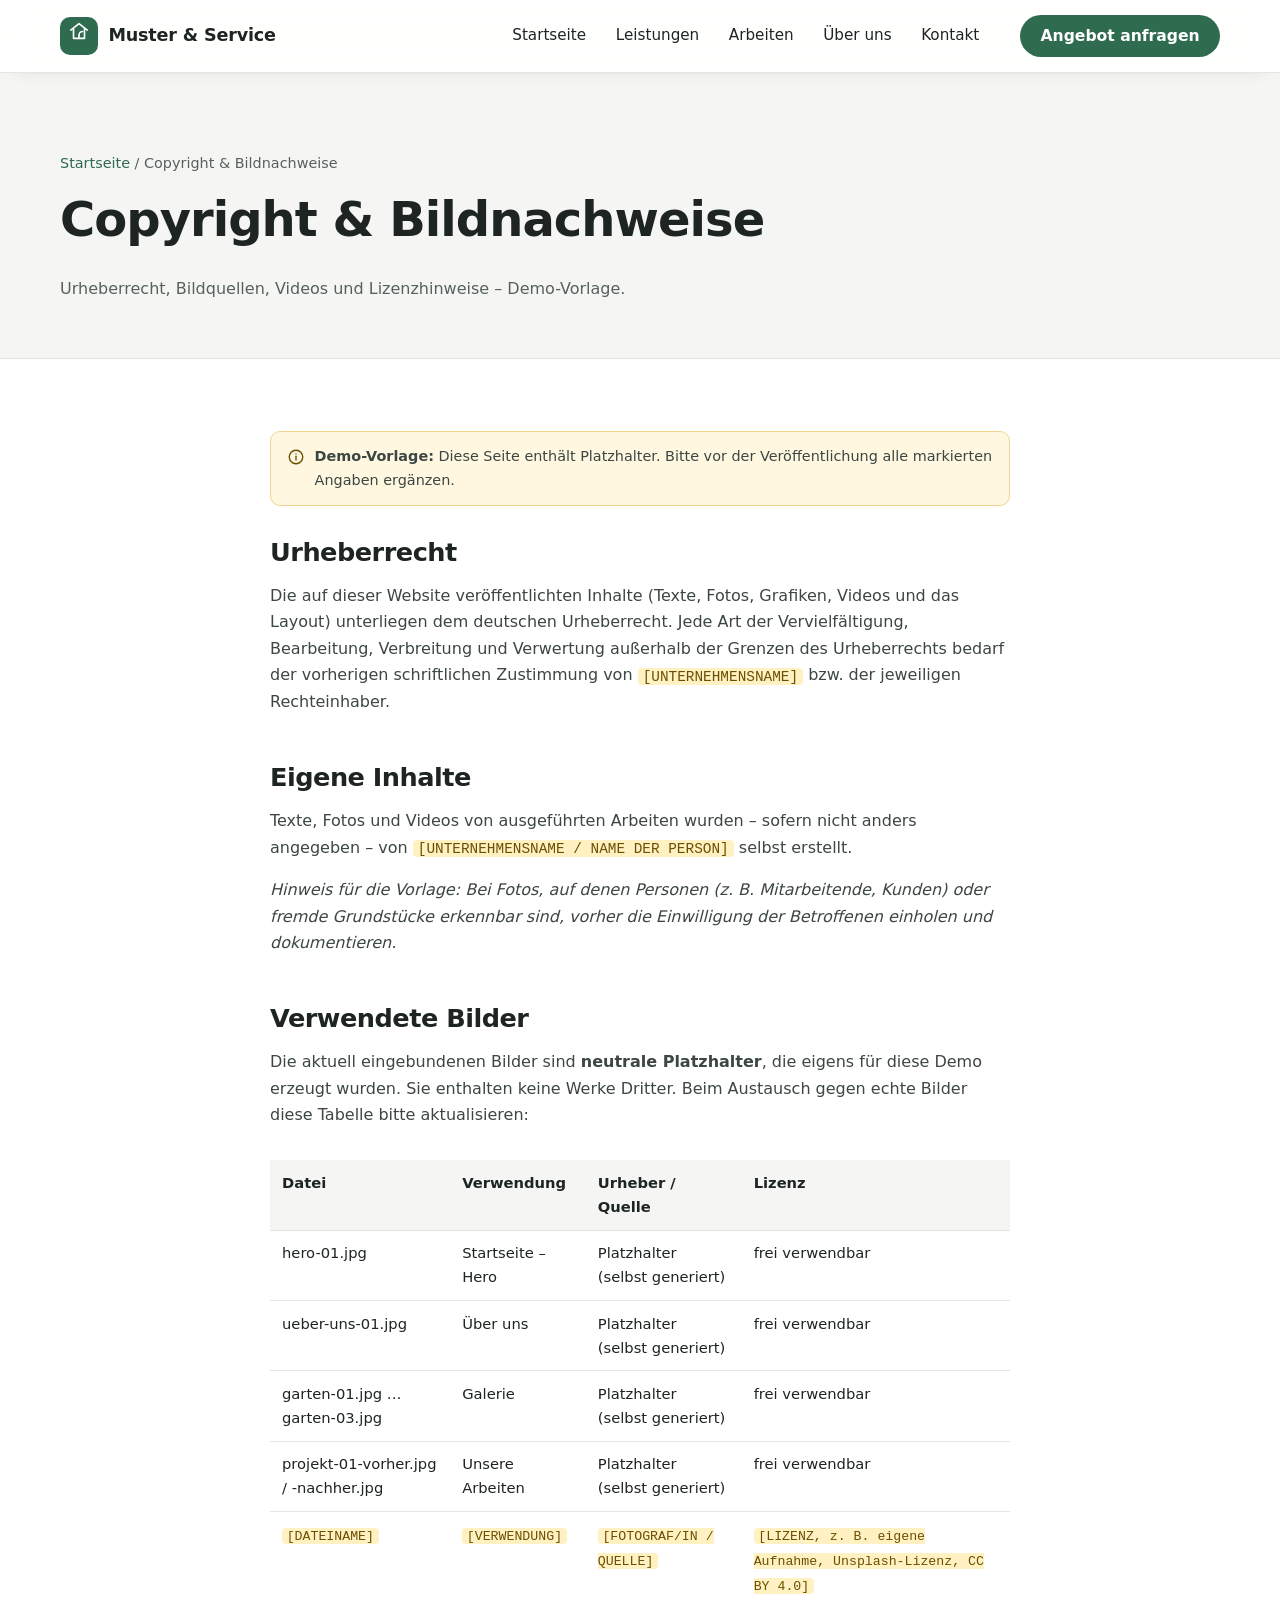
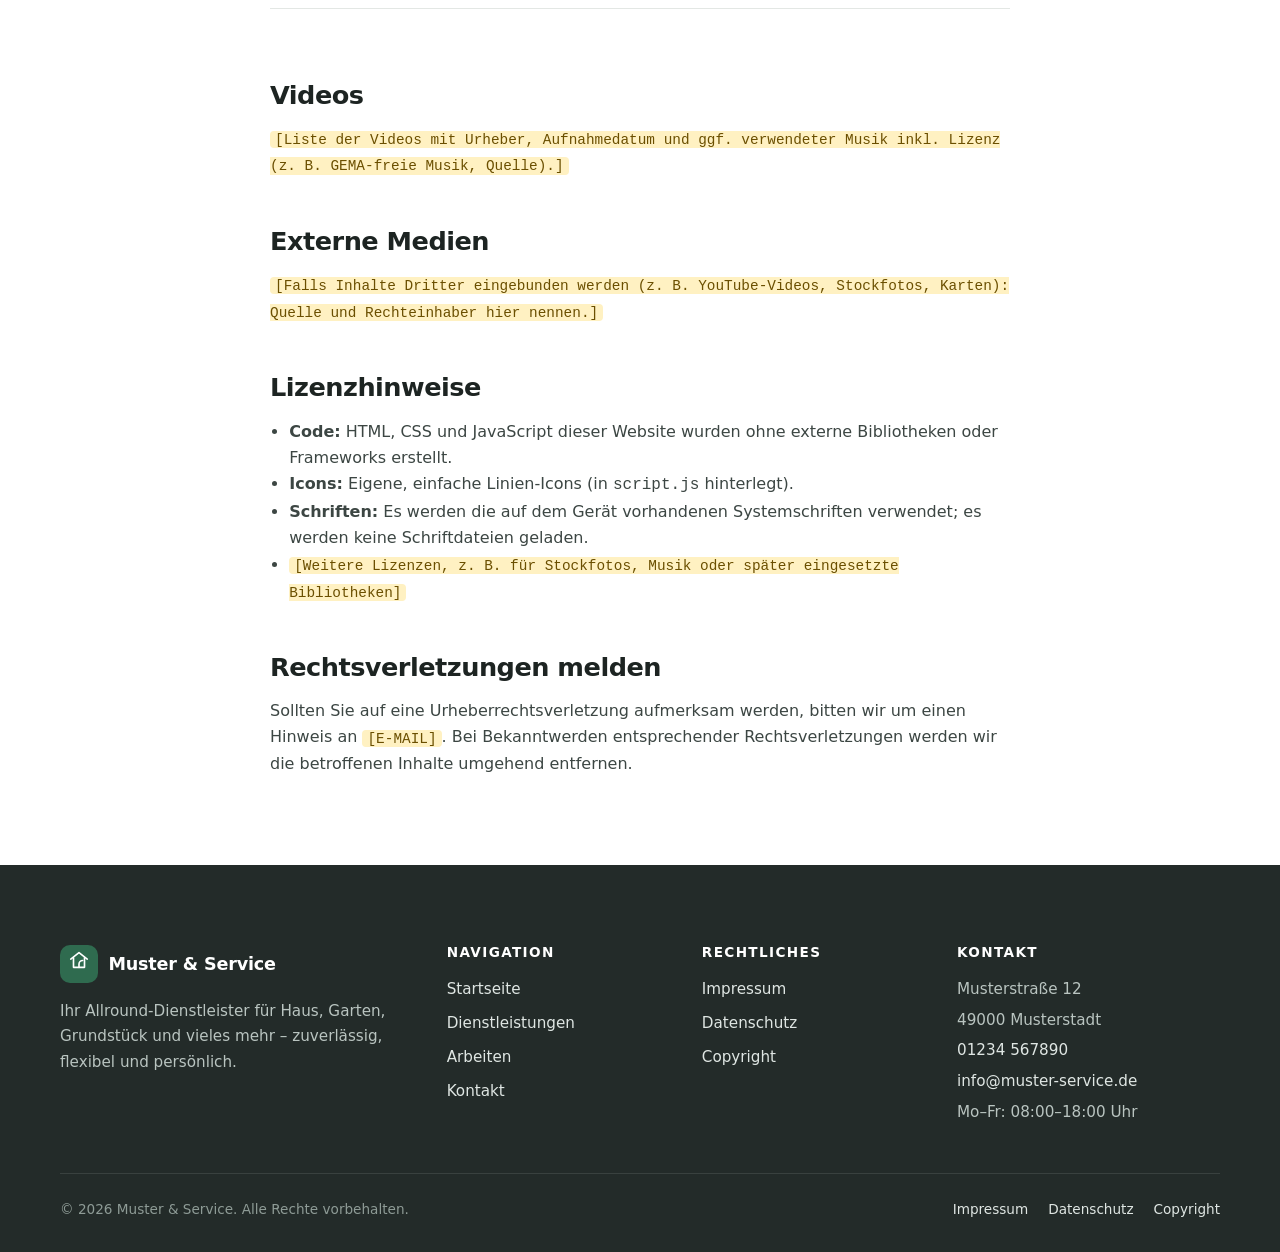
==== copyright.html @ 43a7d9b4 "Add files via upload" ====
<!DOCTYPE html>
<html lang="de">
<head>
  <meta charset="utf-8">
  <meta name="viewport" content="width=device-width, initial-scale=1">

  <!-- ===== SEO: Titel & Beschreibung (DEMO-Werte – später anpassen) ===== -->
  <title>Copyright &amp; Bildnachweise | Muster &amp; Service (Demo)</title>
  <meta name="description" content="Copyright, Bildnachweise und Lizenzhinweise von Muster &amp; Service – Demo-Vorlage.">
  <!-- DEMO-SEITE: verhindert die Aufnahme bei Google. VOR DEM LIVEGANG diese Zeile entfernen! -->
  <meta name="robots" content="noindex, nofollow">
  <!-- Später durch die echte Domain ersetzen -->
  <link rel="canonical" href="https://www.example.com/copyright.html">
  <meta name="theme-color" content="#2f6b4f">
  <link rel="icon" href="assets/icons/favicon.svg" type="image/svg+xml">

  <link rel="stylesheet" href="style.css">
  <!-- Markiert, dass JavaScript aktiv ist (für Einblend-Animationen) -->
  <script>document.documentElement.classList.add("js");</script>
</head>
<body>
  <a class="skip-link" href="#main">Zum Inhalt springen</a>

  <!-- ================= HEADER / NAVIGATION ================= -->
  <header class="site-header site-header--solid">
    <div class="container header-inner">
      <a class="brand" href="index.html" aria-label="Zur Startseite">
        <span class="brand-mark" aria-hidden="true"><span data-icon="logo"></span></span>
        <span class="brand-name" data-bind="companyName">Muster &amp; Service</span>
      </a>

      <button class="nav-toggle" type="button" aria-expanded="false" aria-controls="main-nav" aria-label="Menü öffnen">
        <span></span><span></span><span></span>
      </button>

      <nav id="main-nav" class="main-nav" aria-label="Hauptnavigation">
        <ul class="nav-list">
          <li><a class="nav-link" href="index.html#start">Startseite</a></li>
          <li><a class="nav-link" href="index.html#leistungen">Leistungen</a></li>
          <li><a class="nav-link" href="index.html#arbeiten">Arbeiten</a></li>
          <li><a class="nav-link" href="index.html#ueber-uns">Über uns</a></li>
          <li><a class="nav-link" href="index.html#kontakt">Kontakt</a></li>
        </ul>
        <a class="btn btn--primary nav-cta" href="index.html#kontakt">Angebot anfragen</a>
        <div class="nav-contact-mobile">
          <p>Rufen Sie uns an:<br><a href="tel:01234567890" data-href="tel" data-bind="phone">01234 567890</a></p>
          <p><span data-bind="openingHours">Mo–Fr: 08:00–18:00 Uhr</span></p>
        </div>
      </nav>
    </div>
  </header>

  <main id="main">
    <section class="page-hero">
      <div class="container">
        <nav class="breadcrumb" aria-label="Brotkrumen-Navigation"><a href="index.html">Startseite</a> / <span aria-current="page">Copyright &amp; Bildnachweise</span></nav>
        <h1>Copyright &amp; Bildnachweise</h1>
        <p>Urheberrecht, Bildquellen, Videos und Lizenzhinweise – Demo-Vorlage.</p>
      </div>
    </section>

    <div class="legal">
      <div class="container legal-content">
        <div class="demo-note" role="note">
          <span data-icon="info"></span>
          <p><strong>Demo-Vorlage:</strong> Diese Seite enthält Platzhalter. Bitte vor der Veröffentlichung alle markierten Angaben ergänzen.</p>
        </div>

        <h2>Urheberrecht</h2>
        <p>Die auf dieser Website veröffentlichten Inhalte (Texte, Fotos, Grafiken, Videos und das Layout) unterliegen dem deutschen Urheberrecht. Jede Art der Vervielfältigung, Bearbeitung, Verbreitung und Verwertung außerhalb der Grenzen des Urheberrechts bedarf der vorherigen schriftlichen Zustimmung von <span class="ph">[UNTERNEHMENSNAME]</span> bzw. der jeweiligen Rechteinhaber.</p>

        <h2>Eigene Inhalte</h2>
        <p>Texte, Fotos und Videos von ausgeführten Arbeiten wurden – sofern nicht anders angegeben – von <span class="ph">[UNTERNEHMENSNAME / NAME DER PERSON]</span> selbst erstellt.</p>
        <p><em>Hinweis für die Vorlage: Bei Fotos, auf denen Personen (z. B. Mitarbeitende, Kunden) oder fremde Grundstücke erkennbar sind, vorher die Einwilligung der Betroffenen einholen und dokumentieren.</em></p>

        <h2>Verwendete Bilder</h2>
        <p>Die aktuell eingebundenen Bilder sind <strong>neutrale Platzhalter</strong>, die eigens für diese Demo erzeugt wurden. Sie enthalten keine Werke Dritter. Beim Austausch gegen echte Bilder diese Tabelle bitte aktualisieren:</p>
        <div class="table-wrap">
          <table class="license-table">
            <caption class="visually-hidden">Übersicht der verwendeten Bilder</caption>
            <thead><tr><th scope="col">Datei</th><th scope="col">Verwendung</th><th scope="col">Urheber / Quelle</th><th scope="col">Lizenz</th></tr></thead>
            <tbody>
              <tr><td>hero-01.jpg</td><td>Startseite – Hero</td><td>Platzhalter (selbst generiert)</td><td>frei verwendbar</td></tr>
              <tr><td>ueber-uns-01.jpg</td><td>Über uns</td><td>Platzhalter (selbst generiert)</td><td>frei verwendbar</td></tr>
              <tr><td>garten-01.jpg … garten-03.jpg</td><td>Galerie</td><td>Platzhalter (selbst generiert)</td><td>frei verwendbar</td></tr>
              <tr><td>projekt-01-vorher.jpg / -nachher.jpg</td><td>Unsere Arbeiten</td><td>Platzhalter (selbst generiert)</td><td>frei verwendbar</td></tr>
              <tr><td><span class="ph">[DATEINAME]</span></td><td><span class="ph">[VERWENDUNG]</span></td><td><span class="ph">[FOTOGRAF/IN / QUELLE]</span></td><td><span class="ph">[LIZENZ, z. B. eigene Aufnahme, Unsplash-Lizenz, CC BY 4.0]</span></td></tr>
            </tbody>
          </table>
        </div>

        <h2>Videos</h2>
        <p><span class="ph">[Liste der Videos mit Urheber, Aufnahmedatum und ggf. verwendeter Musik inkl. Lizenz (z. B. GEMA-freie Musik, Quelle).]</span></p>

        <h2>Externe Medien</h2>
        <p><span class="ph">[Falls Inhalte Dritter eingebunden werden (z. B. YouTube-Videos, Stockfotos, Karten): Quelle und Rechteinhaber hier nennen.]</span></p>

        <h2>Lizenzhinweise</h2>
        <ul>
          <li><strong>Code:</strong> HTML, CSS und JavaScript dieser Website wurden ohne externe Bibliotheken oder Frameworks erstellt.</li>
          <li><strong>Icons:</strong> Eigene, einfache Linien-Icons (in <code>script.js</code> hinterlegt).</li>
          <li><strong>Schriften:</strong> Es werden die auf dem Gerät vorhandenen Systemschriften verwendet; es werden keine Schriftdateien geladen.</li>
          <li><span class="ph">[Weitere Lizenzen, z. B. für Stockfotos, Musik oder später eingesetzte Bibliotheken]</span></li>
        </ul>

        <h2>Rechtsverletzungen melden</h2>
        <p>Sollten Sie auf eine Urheberrechtsverletzung aufmerksam werden, bitten wir um einen Hinweis an <span class="ph">[E-MAIL]</span>. Bei Bekanntwerden entsprechender Rechtsverletzungen werden wir die betroffenen Inhalte umgehend entfernen.</p>

      </div>
    </div>
  </main>

  <!-- ================= FOOTER ================= -->
  <footer class="site-footer">
    <div class="container">
      <div class="footer-grid">
        <div>
          <a class="brand" href="index.html">
            <span class="brand-mark" aria-hidden="true"><span data-icon="logo"></span></span>
            <span class="brand-name" data-bind="companyName">Muster &amp; Service</span>
          </a>
          <p data-bind="shortDescription">Ihr Allround-Dienstleister für Haus, Garten, Grundstück und vieles mehr – zuverlässig, flexibel und persönlich.</p>
        </div>

        <nav aria-label="Footer-Navigation">
          <h3>Navigation</h3>
          <ul class="footer-links">
            <li><a href="index.html#start">Startseite</a></li>
            <li><a href="index.html#leistungen">Dienstleistungen</a></li>
            <li><a href="index.html#arbeiten">Arbeiten</a></li>
            <li><a href="index.html#kontakt">Kontakt</a></li>
          </ul>
        </nav>

        <nav aria-label="Rechtliches">
          <h3>Rechtliches</h3>
          <ul class="footer-links">
            <li><a href="impressum.html">Impressum</a></li>
            <li><a href="datenschutz.html">Datenschutz</a></li>
            <li><a href="copyright.html">Copyright</a></li>
          </ul>
        </nav>

        <div>
          <h3>Kontakt</h3>
          <address class="footer-contact">
            <span data-bind="street">Musterstraße 12</span>
            <span data-bind="zipCity">49000 Musterstadt</span>
            <a href="tel:01234567890" data-href="tel" data-bind="phone">01234 567890</a>
            <a href="mailto:info@muster-service.de" data-href="mailto" data-bind="email">info@muster-service.de</a>
            <span data-bind="openingHours">Mo–Fr: 08:00–18:00 Uhr</span>
          </address>
        </div>
      </div>

      <div class="footer-bottom">
        <p>© <span data-bind="year">2026</span> <span data-bind="companyName">Muster &amp; Service</span>. Alle Rechte vorbehalten.</p>
        <ul>
          <li><a href="impressum.html">Impressum</a></li>
          <li><a href="datenschutz.html">Datenschutz</a></li>
          <li><a href="copyright.html">Copyright</a></li>
        </ul>
      </div>
    </div>
  </footer>

  <button class="to-top" type="button" aria-label="Nach oben scrollen"><span data-icon="arrowUp"></span></button>

  <script src="data.js" defer></script>
  <script src="script.js" defer></script>
</body>
</html>
---- style.css ----
/* =====================================================================
   Muster & Service – Stylesheet
   ---------------------------------------------------------------------
   Aufbau dieser Datei:
     1. Design-Variablen (Farben, Abstände, Schrift)  ← HIER Farben ändern
     2. Basis / Reset
     3. Layout-Helfer (Container, Sections, Buttons)
     4. Header & Navigation
     5. Hero
     6. Über uns
     7. Leistungen (Karten)
     8. Arbeiten / Projekte (inkl. Vorher/Nachher)
     9. Videos
    10. Galerie & Lightbox
    11. Warum wir? / Ablauf
    12. Kontakt & Formular
    13. Footer
    14. Unterseiten (Impressum, Datenschutz, Copyright)
    15. Animationen & Hilfsklassen
   Mobile First: Basis-Styles gelten fürs Smartphone, größere
   Bildschirme werden über @media (min-width: …) ergänzt.
   ===================================================================== */

/* ---------- 1. Design-Variablen ---------- */
:root {
  /* Farben */
  --color-bg: #ffffff;
  --color-bg-soft: #f5f6f4;        /* sehr helles Grau für Abschnitte */
  --color-surface: #ffffff;
  --color-text: #1d2422;           /* dunkle Schrift */
  --color-text-muted: #56615d;     /* Fließtext sekundär (Kontrast > 6:1) */
  --color-border: #e3e7e4;
  --color-dark: #232b29;           /* Anthrazit (Footer, Akzentflächen) */
  --color-dark-soft: #2f3936;
  --color-accent: #2f6b4f;         /* Akzentfarbe Grün – Buttons, Links */
  --color-accent-hover: #245840;
  --color-accent-soft: #e8f1ec;
  --color-on-accent: #ffffff;
  --color-danger: #b42318;
  --color-success: #1f7a4d;

  /* Schrift (Systemschriften = schnell & DSGVO-freundlich, kein Google-Fonts-Abruf) */
  --font-sans: "Inter", ui-sans-serif, system-ui, -apple-system, "Segoe UI", Roboto, "Helvetica Neue", Arial, sans-serif;

  /* Abstände & Formen */
  --container: 1200px;
  --gutter: 1.25rem;
  --section-space: clamp(4rem, 9vw, 7.5rem);
  --radius-sm: 8px;
  --radius: 14px;
  --radius-lg: 22px;
  --shadow-sm: 0 1px 2px rgba(20, 30, 25, .06);
  --shadow: 0 10px 30px -12px rgba(20, 30, 25, .18);
  --shadow-lg: 0 24px 60px -20px rgba(20, 30, 25, .28);

  --header-h: 72px;
  --ease: cubic-bezier(.2, .7, .2, 1);
}

/* ---------- 2. Basis / Reset ---------- */
*, *::before, *::after { box-sizing: border-box; }

html {
  scroll-behavior: smooth;
  scroll-padding-top: calc(var(--header-h) + 12px);
  -webkit-text-size-adjust: 100%;
}

body {
  margin: 0;
  font-family: var(--font-sans);
  font-size: 1rem;
  line-height: 1.65;
  color: var(--color-text);
  background: var(--color-bg);
  overflow-x: hidden;           /* Sicherheitsnetz gegen horizontales Scrollen */
  -webkit-font-smoothing: antialiased;
}

body.no-scroll { overflow: hidden; }

img, video, iframe { max-width: 100%; display: block; }
img { height: auto; }

h1, h2, h3, h4 {
  margin: 0 0 .6em;
  line-height: 1.15;
  letter-spacing: -0.02em;
  font-weight: 700;
  color: var(--color-text);
}
h1 { font-size: clamp(2.2rem, 6vw, 4rem); }
h1, h2, h3 { overflow-wrap: break-word; hyphens: auto; }  /* lange deutsche Wörter umbrechen */
.page-hero h1 { font-size: clamp(1.9rem, 5vw, 3rem); }
h2 { font-size: clamp(1.75rem, 3.6vw, 2.6rem); }
h3 { font-size: 1.2rem; letter-spacing: -0.01em; }

p { margin: 0 0 1em; }
a { color: var(--color-accent); text-underline-offset: 3px; }
a:hover { color: var(--color-accent-hover); }

ul { padding-left: 1.2em; }

/* Gut sichtbare Fokuszustände für Tastaturbedienung */
:focus-visible {
  outline: 3px solid var(--color-accent);
  outline-offset: 3px;
  border-radius: 4px;
}

/* "Zum Inhalt springen"-Link (Barrierefreiheit) */
.skip-link {
  position: absolute;
  left: 1rem; top: -100px;
  z-index: 1000;
  padding: .75rem 1rem;
  background: var(--color-dark);
  color: #fff;
  border-radius: var(--radius-sm);
  text-decoration: none;
}
.skip-link:focus { top: 1rem; color: #fff; }

.visually-hidden {
  position: absolute !important;
  width: 1px; height: 1px;
  padding: 0; margin: -1px;
  overflow: hidden; clip: rect(0 0 0 0);
  white-space: nowrap; border: 0;
}

/* ---------- 3. Layout-Helfer ---------- */
.container {
  width: 100%;
  max-width: var(--container);
  margin-inline: auto;
  padding-inline: var(--gutter);
}

.section { padding-block: var(--section-space); }
.section--soft { background: var(--color-bg-soft); }
.section--dark { background: var(--color-dark); color: #e9eeec; }
.section--dark h2, .section--dark h3 { color: #fff; }

.section-head {
  max-width: 680px;
  margin-bottom: clamp(2rem, 5vw, 3.5rem);
}
.section-head--center { margin-inline: auto; text-align: center; }
.section-head p { color: var(--color-text-muted); font-size: 1.075rem; }
.section--dark .section-head p { color: #b9c4c0; }

.eyebrow {
  display: inline-flex;
  align-items: center;
  gap: .5rem;
  margin-bottom: .9rem;
  font-size: .8rem;
  font-weight: 600;
  letter-spacing: .12em;
  text-transform: uppercase;
  color: var(--color-accent);
}
.eyebrow::before {
  content: "";
  width: 22px; height: 2px;
  background: currentColor;
  border-radius: 2px;
}
.section--dark .eyebrow { color: #8fc4a8; }

/* Buttons */
.btn {
  display: inline-flex;
  align-items: center;
  justify-content: center;
  gap: .55rem;
  min-height: 48px;               /* gute Touch-Fläche */
  padding: .8rem 1.4rem;
  border: 2px solid transparent;
  border-radius: 999px;
  font: inherit;
  font-weight: 600;
  font-size: .975rem;
  line-height: 1.2;
  text-decoration: none;
  cursor: pointer;
  transition: background-color .2s var(--ease), color .2s var(--ease), border-color .2s var(--ease), transform .2s var(--ease), box-shadow .2s var(--ease);
}
.btn svg { width: 18px; height: 18px; flex-shrink: 0; }
.btn:active { transform: translateY(1px); }

.btn--primary { background: var(--color-accent); color: var(--color-on-accent); }
.btn--primary:hover { background: var(--color-accent-hover); color: var(--color-on-accent); box-shadow: 0 8px 20px -8px rgba(47, 107, 79, .6); }

.btn--outline { border-color: var(--color-border); color: var(--color-text); background: transparent; }
.btn--outline:hover { border-color: var(--color-text); color: var(--color-text); }

.btn--light { background: #fff; color: var(--color-text); }
.btn--light:hover { background: #eef2f0; color: var(--color-text); }

.btn--ghost-light { border-color: rgba(255,255,255,.45); color: #fff; background: rgba(255,255,255,.04); }
.btn--ghost-light:hover { border-color: #fff; background: rgba(255,255,255,.12); color: #fff; }

.btn--whatsapp { background: #1f7a4d; color: #fff; }
.btn--whatsapp:hover { background: #18633e; color: #fff; }

.btn--block { width: 100%; }

.btn-group { display: flex; flex-wrap: wrap; gap: .75rem; }

/* ---------- 4. Header & Navigation ---------- */
.site-header {
  position: fixed;
  inset: 0 0 auto 0;
  z-index: 100;
  height: var(--header-h);
  transition: background-color .3s var(--ease), box-shadow .3s var(--ease), height .3s var(--ease);
}
/* Startseite: Header liegt transparent über dem Hero */
.site-header--transparent { background: transparent; }
.site-header--transparent .brand,
.site-header--transparent .nav-link { color: #fff; }
.site-header--transparent .nav-toggle span { background: #fff; }

/* Zustand nach dem Scrollen (per JS: .is-scrolled) & Unterseiten */
.site-header.is-scrolled,
.site-header--solid {
  background: rgba(255, 255, 255, .92);
  -webkit-backdrop-filter: saturate(160%) blur(12px);
  backdrop-filter: saturate(160%) blur(12px);
  box-shadow: 0 1px 0 var(--color-border), 0 6px 20px -14px rgba(0,0,0,.25);
}
.site-header.is-scrolled { --header-h: 64px; }
.site-header.is-scrolled .brand,
.site-header.is-scrolled .nav-link,
.site-header--solid .brand,
.site-header--solid .nav-link { color: var(--color-text); }
.site-header.is-scrolled .nav-toggle span,
.site-header--solid .nav-toggle span { background: var(--color-text); }

.header-inner {
  height: 100%;
  display: flex;
  align-items: center;
  justify-content: space-between;
  gap: 1rem;
}

.brand {
  display: inline-flex;
  align-items: center;
  gap: .65rem;
  font-weight: 700;
  font-size: 1.1rem;
  letter-spacing: -0.01em;
  color: var(--color-text);
  text-decoration: none;
  white-space: nowrap;
  min-width: 0;
}
.brand:hover { color: inherit; }
.brand-mark {
  display: grid;
  place-items: center;
  width: 38px; height: 38px;
  flex-shrink: 0;
  border-radius: 10px;
  background: var(--color-accent);
  color: #fff;
}
.brand-mark svg { width: 22px; height: 22px; }
.brand-name { overflow: hidden; text-overflow: ellipsis; }

/* Hamburger-Button (nur mobil sichtbar) */
.nav-toggle {
  position: relative;
  z-index: 120;
  display: inline-flex;
  flex-direction: column;
  justify-content: center;
  gap: 5px;
  width: 46px; height: 46px;
  padding: 0 11px;
  border: 0;
  border-radius: 10px;
  background: transparent;
  cursor: pointer;
}
.nav-toggle span {
  display: block;
  height: 2px;
  width: 100%;
  border-radius: 2px;
  background: var(--color-text);
  transition: transform .3s var(--ease), opacity .2s var(--ease), background-color .3s;
}
.nav-toggle[aria-expanded="true"] span { background: var(--color-text) !important; }
.nav-toggle[aria-expanded="true"] span:nth-child(1) { transform: translateY(7px) rotate(45deg); }
.nav-toggle[aria-expanded="true"] span:nth-child(2) { opacity: 0; }
.nav-toggle[aria-expanded="true"] span:nth-child(3) { transform: translateY(-7px) rotate(-45deg); }

/* Geöffnetes Menü: Header ohne Blur (sonst wird das fixierte Panel abgeschnitten) */
.site-header.menu-open {
  -webkit-backdrop-filter: none;
  backdrop-filter: none;
  background: #fff;
  box-shadow: none;
}
.site-header.menu-open .brand { position: relative; z-index: 120; color: var(--color-text); }

/* Mobile Navigation: Panel von rechts */
.main-nav {
  position: fixed;
  inset: 0;
  z-index: 110;
  display: flex;
  flex-direction: column;
  padding: calc(var(--header-h) + 1.5rem) var(--gutter) 2rem;
  background: #fff;
  transform: translateX(100%);
  visibility: hidden;
  transition: transform .4s var(--ease), visibility 0s linear .4s;
  overflow-y: auto;
}
.main-nav.is-open {
  transform: translateX(0);
  visibility: visible;
  transition: transform .4s var(--ease), visibility 0s;
}
.nav-list {
  list-style: none;
  margin: 0; padding: 0;
  display: flex;
  flex-direction: column;
}
.nav-list li { border-bottom: 1px solid var(--color-border); }
.main-nav .nav-link {
  display: block;
  padding: 1rem .25rem;
  font-size: 1.25rem;
  font-weight: 600;
  color: var(--color-text) !important;
  text-decoration: none;
}
.main-nav .nav-link.is-active { color: var(--color-accent) !important; }
.nav-cta { margin-top: 1.75rem; }
.nav-contact-mobile {
  margin-top: auto;
  padding-top: 2rem;
  color: var(--color-text-muted);
  font-size: .95rem;
}
.nav-contact-mobile a { color: var(--color-text); font-weight: 600; text-decoration: none; }

@media (min-width: 960px) {
  .nav-toggle { display: none; }
  .main-nav {
    position: static;
    flex-direction: row;
    align-items: center;
    gap: 1.75rem;
    padding: 0;
    background: transparent;
    transform: none;
    visibility: visible;
    transition: none;
    overflow: visible;
  }
  .nav-list { flex-direction: row; gap: .25rem; }
  .nav-list li { border: 0; }
  .main-nav .nav-link {
    position: relative;
    padding: .5rem .8rem;
    font-size: .95rem;
    font-weight: 500;
    color: inherit !important;
  }
  .site-header--transparent:not(.is-scrolled) .main-nav .nav-link { color: #fff !important; }
  .site-header.is-scrolled .main-nav .nav-link,
  .site-header--solid .main-nav .nav-link { color: var(--color-text) !important; }
  .main-nav .nav-link::after {
    content: "";
    position: absolute;
    left: .8rem; right: .8rem; bottom: .2rem;
    height: 2px;
    border-radius: 2px;
    background: currentColor;
    transform: scaleX(0);
    transform-origin: left;
    transition: transform .25s var(--ease);
  }
  .main-nav .nav-link:hover::after,
  .main-nav .nav-link.is-active::after { transform: scaleX(1); }
  .site-header.is-scrolled .main-nav .nav-link.is-active,
  .site-header--solid .main-nav .nav-link.is-active { color: var(--color-accent) !important; }
  .nav-cta { margin: 0; min-height: 42px; padding: .6rem 1.15rem; }
  .nav-contact-mobile { display: none; }
}

/* ---------- 5. Hero ---------- */
.hero {
  position: relative;
  display: flex;
  align-items: flex-end;
  min-height: 100svh;
  min-height: 100vh;
  padding: calc(var(--header-h) + 3rem) 0 clamp(3rem, 8vw, 6rem);
  color: #fff;
  isolation: isolate;
  overflow: hidden;
}
@supports (min-height: 100svh) { .hero { min-height: 100svh; } }
.hero-media { position: absolute; inset: 0; z-index: -2; }
.hero-media img {
  width: 100%; height: 100%;
  object-fit: cover;
  transform: scale(1.06);
  animation: heroZoom 14s var(--ease) forwards;
}
/* Dunkles Overlay für gut lesbaren Text auf jedem Hintergrundbild */
.hero::after {
  content: "";
  position: absolute; inset: 0;
  z-index: -1;
  background:
    linear-gradient(180deg, rgba(18,24,22,.55) 0%, rgba(18,24,22,.35) 35%, rgba(18,24,22,.82) 100%);
}
.hero-content { max-width: 760px; }
.hero .eyebrow { color: #b8e0c9; }
.hero h1 { color: #fff; margin-bottom: 1.1rem; }
.hero-lead {
  max-width: 620px;
  font-size: clamp(1.05rem, 2.2vw, 1.3rem);
  color: rgba(255,255,255,.88);
  margin-bottom: 2rem;
}
.hero-facts {
  display: flex;
  flex-wrap: wrap;
  gap: .6rem 1.5rem;
  margin: 2.5rem 0 0;
  padding: 1.5rem 0 0;
  list-style: none;
  border-top: 1px solid rgba(255,255,255,.2);
  font-size: .95rem;
  color: rgba(255,255,255,.85);
}
.hero-facts li { display: inline-flex; align-items: center; gap: .5rem; }
.hero-facts svg { width: 18px; height: 18px; color: #8fd0ad; }

@keyframes heroZoom { to { transform: scale(1); } }

/* ---------- 6. Über uns ---------- */
.about-grid {
  display: grid;
  gap: clamp(2rem, 5vw, 4.5rem);
  align-items: center;
}
.about-text p { color: var(--color-text-muted); font-size: 1.05rem; }
.about-media {
  position: relative;
  border-radius: var(--radius-lg);
  overflow: hidden;
  box-shadow: var(--shadow-lg);
  aspect-ratio: 4 / 5;
  max-height: 620px;
}
.about-media img { width: 100%; height: 100%; object-fit: cover; }
.about-badge {
  position: absolute;
  left: 1rem; bottom: 1rem;
  display: flex;
  align-items: center;
  gap: .8rem;
  padding: .85rem 1.1rem;
  border-radius: var(--radius);
  background: rgba(255,255,255,.95);
  box-shadow: var(--shadow);
  font-size: .9rem;
  line-height: 1.3;
  color: var(--color-text-muted);
}
.about-badge strong { display: block; font-size: 1.5rem; color: var(--color-text); letter-spacing: -0.02em; }

.check-list { list-style: none; padding: 0; margin: 1.5rem 0 2rem; display: grid; gap: .7rem; }
.check-list li { display: flex; gap: .7rem; align-items: flex-start; }
.check-list svg { flex-shrink: 0; width: 22px; height: 22px; margin-top: 1px; color: var(--color-accent); }

@media (min-width: 900px) {
  .about-grid { grid-template-columns: 1.05fr .95fr; }
}

/* ---------- 7. Leistungen ---------- */
.services-grid {
  display: grid;
  gap: 1rem;
  grid-template-columns: 1fr;
}
@media (min-width: 600px)  { .services-grid { grid-template-columns: repeat(2, 1fr); gap: 1.25rem; } }
@media (min-width: 1024px) { .services-grid { grid-template-columns: repeat(3, 1fr); } }

.service-card {
  position: relative;
  display: flex;
  flex-direction: column;
  padding: 1.75rem;
  border: 1px solid var(--color-border);
  border-radius: var(--radius);
  background: var(--color-surface);
  transition: transform .3s var(--ease), box-shadow .3s var(--ease), border-color .3s var(--ease);
}
.service-card:hover {
  transform: translateY(-4px);
  box-shadow: var(--shadow);
  border-color: transparent;
}
.service-icon {
  display: grid;
  place-items: center;
  width: 52px; height: 52px;
  margin-bottom: 1.25rem;
  border-radius: 14px;
  background: var(--color-accent-soft);
  color: var(--color-accent);
  transition: background-color .3s, color .3s;
}
.service-card:hover .service-icon { background: var(--color-accent); color: #fff; }
.service-icon svg { width: 26px; height: 26px; }
.service-card h3 { margin-bottom: .5rem; }
.service-card p { color: var(--color-text-muted); margin-bottom: 1rem; flex-grow: 1; }
.service-tags { display: flex; flex-wrap: wrap; gap: .4rem; margin: 0 0 1.1rem; padding: 0; list-style: none; }
.service-tags li {
  padding: .2rem .6rem;
  border-radius: 999px;
  background: var(--color-bg-soft);
  font-size: .8rem;
  color: var(--color-text-muted);
}
.card-link {
  display: inline-flex;
  align-items: center;
  gap: .35rem;
  font-weight: 600;
  font-size: .95rem;
  text-decoration: none;
  align-self: flex-start;
}
.card-link svg { width: 16px; height: 16px; transition: transform .2s var(--ease); }
.card-link:hover svg { transform: translateX(3px); }

/* Karte "Ihre Leistung ist nicht dabei?" */
.service-card--cta {
  background: var(--color-dark);
  border-color: var(--color-dark);
  color: #dfe6e3;
}
.service-card--cta h3 { color: #fff; }
.service-card--cta p { color: #b9c4c0; }
.service-card--cta .service-icon { background: rgba(255,255,255,.1); color: #9fd5b8; }
.service-card--cta .card-link { color: #9fd5b8; }

/* ---------- 8. Arbeiten / Projekte ---------- */
.filter-bar {
  display: flex;
  gap: .5rem;
  margin-bottom: 2rem;
  padding-bottom: .25rem;
  overflow-x: auto;              /* Filter scrollen innerhalb der Leiste, nicht die Seite */
  scrollbar-width: none;
}
.filter-bar::-webkit-scrollbar { display: none; }
.filter-btn {
  flex-shrink: 0;
  min-height: 40px;
  padding: .45rem 1rem;
  border: 1px solid var(--color-border);
  border-radius: 999px;
  background: #fff;
  font: inherit;
  font-size: .9rem;
  font-weight: 500;
  color: var(--color-text-muted);
  cursor: pointer;
  transition: all .2s var(--ease);
}
.filter-btn:hover { border-color: var(--color-text); color: var(--color-text); }
.filter-btn[aria-pressed="true"] { background: var(--color-dark); border-color: var(--color-dark); color: #fff; }

.projects-grid {
  display: grid;
  gap: 1.25rem;
  grid-template-columns: 1fr;
}
@media (min-width: 700px)  { .projects-grid { grid-template-columns: repeat(2, 1fr); } }
@media (min-width: 1100px) { .projects-grid { grid-template-columns: repeat(3, 1fr); } }

.project-card {
  display: flex;
  flex-direction: column;
  border-radius: var(--radius);
  overflow: hidden;
  background: #fff;
  border: 1px solid var(--color-border);
  transition: box-shadow .3s var(--ease), transform .3s var(--ease);
}
.project-card:hover { box-shadow: var(--shadow); transform: translateY(-3px); }
.project-card[hidden] { display: none; }
.project-media {
  position: relative;
  aspect-ratio: 3 / 2;
  overflow: hidden;
  background: var(--color-bg-soft);
}
.project-media > img { width: 100%; height: 100%; object-fit: cover; transition: transform .6s var(--ease); }
.project-card:hover .project-media > img { transform: scale(1.04); }
.project-badge {
  position: absolute;
  top: .85rem; left: .85rem;
  z-index: 3;
  padding: .3rem .7rem;
  border-radius: 999px;
  background: rgba(255,255,255,.95);
  font-size: .78rem;
  font-weight: 600;
  color: var(--color-text);
}
.project-body { padding: 1.4rem 1.5rem 1.6rem; display: flex; flex-direction: column; flex-grow: 1; }
.project-meta { display: flex; gap: .75rem; font-size: .85rem; color: var(--color-text-muted); margin-bottom: .5rem; }
.project-meta span { display: inline-flex; align-items: center; gap: .35rem; }
.project-meta svg { width: 15px; height: 15px; }
.project-body h3 { margin-bottom: .4rem; }
.project-body p { color: var(--color-text-muted); margin: 0; }

/* Vorher/Nachher-Vergleich */
.compare { position: absolute; inset: 0; --pos: 50%; user-select: none; touch-action: pan-y; }
.compare img { position: absolute; inset: 0; width: 100%; height: 100%; object-fit: cover; }
.compare-after { clip-path: inset(0 0 0 var(--pos)); }
.compare-line {
  position: absolute;
  top: 0; bottom: 0;
  left: var(--pos);
  width: 2px;
  margin-left: -1px;
  background: #fff;
  box-shadow: 0 0 0 1px rgba(0,0,0,.08);
  pointer-events: none;
}
.compare-handle {
  position: absolute;
  top: 50%; left: 50%;
  display: grid; place-items: center;
  width: 40px; height: 40px;
  margin: -20px 0 0 -20px;
  border-radius: 50%;
  background: #fff;
  color: var(--color-text);
  box-shadow: var(--shadow);
}
.compare-handle svg { width: 20px; height: 20px; }
.compare-label {
  position: absolute;
  bottom: .75rem;
  z-index: 2;
  padding: .2rem .55rem;
  border-radius: 6px;
  background: rgba(20,26,24,.7);
  color: #fff;
  font-size: .75rem;
  font-weight: 600;
  pointer-events: none;
}
.compare-label--before { left: .75rem; }
.compare-label--after { right: .75rem; }
/* Unsichtbarer Schieberegler für Maus, Touch & Tastatur */
.compare-range {
  position: absolute; inset: 0;
  z-index: 4;
  width: 100%; height: 100%;
  margin: 0;
  opacity: 0;
  cursor: ew-resize;
}
.compare-range:focus-visible + .compare-line .compare-handle { outline: 3px solid var(--color-accent); outline-offset: 2px; }

/* ---------- 9. Videos ---------- */
.videos-grid { display: grid; gap: 1.25rem; grid-template-columns: 1fr; }
@media (min-width: 760px)  { .videos-grid { grid-template-columns: repeat(2, 1fr); } }
@media (min-width: 1100px) { .videos-grid { grid-template-columns: repeat(3, 1fr); } }

.video-consent { max-width: 300px; font-size: .8rem; }
.video-card { display: flex; flex-direction: column; }
.video-frame {
  position: relative;
  aspect-ratio: 16 / 9;
  border-radius: var(--radius);
  overflow: hidden;
  background: #11161a;
}
.video-frame video,
.video-frame iframe,
.video-frame img { width: 100%; height: 100%; object-fit: cover; border: 0; }
.video-placeholder {
  position: absolute; inset: 0;
  display: grid;
  place-items: center;
  align-content: center;
  gap: .75rem;
  padding: 1rem;
  background: rgba(15,20,18,.45);
  color: #fff;
  text-align: center;
  font-size: .9rem;
}
.play-btn {
  display: grid; place-items: center;
  width: 64px; height: 64px;
  border: 0;
  border-radius: 50%;
  background: rgba(255,255,255,.95);
  color: var(--color-text);
  cursor: pointer;
  transition: transform .25s var(--ease);
}
.play-btn svg { width: 24px; height: 24px; margin-left: 3px; }
.play-btn:hover { transform: scale(1.06); }
.video-note {
  padding: .2rem .65rem;
  border-radius: 999px;
  background: rgba(255,255,255,.18);
  font-size: .78rem;
  font-weight: 600;
  letter-spacing: .04em;
}
.video-card h3 { margin: 1rem 0 .3rem; font-size: 1.1rem; }
.video-card p { margin: 0; color: #b9c4c0; font-size: .95rem; }

/* ---------- 10. Galerie & Lightbox ---------- */
.gallery-grid {
  display: grid;
  grid-template-columns: repeat(2, 1fr);
  grid-auto-rows: 150px;
  grid-auto-flow: dense;
  gap: .6rem;
}
@media (min-width: 700px)  { .gallery-grid { grid-auto-rows: 220px; gap: .9rem; } }
@media (min-width: 1000px) { .gallery-grid { grid-template-columns: repeat(4, 1fr); grid-auto-rows: 200px; } }

.gallery-item {
  position: relative;
  padding: 0;
  border: 0;
  border-radius: var(--radius-sm);
  overflow: hidden;
  background: var(--color-bg-soft);
  cursor: zoom-in;
}
.gallery-item img { width: 100%; height: 100%; object-fit: cover; transition: transform .5s var(--ease); }
.gallery-item::after {
  content: "";
  position: absolute; inset: 0;
  background: linear-gradient(180deg, transparent 55%, rgba(0,0,0,.45));
  opacity: 0;
  transition: opacity .3s;
}
.gallery-item:hover img, .gallery-item:focus-visible img { transform: scale(1.05); }
.gallery-item:hover::after, .gallery-item:focus-visible::after { opacity: 1; }
.gallery-item--wide { grid-column: span 2; }
.gallery-item--tall { grid-row: span 2; }
.gallery-item--big  { grid-column: span 2; grid-row: span 2; }

/* Lightbox */
.lightbox {
  position: fixed; inset: 0;
  z-index: 300;
  display: grid;
  grid-template-rows: auto 1fr auto;
  background: rgba(12, 16, 15, .94);
  color: #fff;
  opacity: 0;
  visibility: hidden;
  transition: opacity .25s var(--ease), visibility 0s linear .25s;
}
.lightbox.is-open { opacity: 1; visibility: visible; transition: opacity .25s var(--ease), visibility 0s; }
.lightbox-top {
  display: flex;
  justify-content: space-between;
  align-items: center;
  padding: .75rem 1rem;
  font-size: .9rem;
  color: rgba(255,255,255,.8);
}
.lightbox-stage {
  position: relative;
  display: grid;
  place-items: center;
  min-height: 0;
  padding: 0 .75rem;
}
.lightbox-stage img {
  max-width: 100%;
  max-height: 100%;
  object-fit: contain;
  border-radius: 6px;
  box-shadow: 0 20px 60px rgba(0,0,0,.5);
  animation: lbIn .3s var(--ease);
}
@keyframes lbIn { from { opacity: 0; transform: scale(.98); } to { opacity: 1; transform: none; } }
.lightbox-caption { padding: 1rem 1.25rem 1.5rem; text-align: center; font-size: .95rem; color: rgba(255,255,255,.85); min-height: 3.5rem; }
.lb-btn {
  display: grid; place-items: center;
  width: 48px; height: 48px;
  border: 0;
  border-radius: 50%;
  background: rgba(255,255,255,.1);
  color: #fff;
  cursor: pointer;
  transition: background-color .2s;
}
.lb-btn:hover { background: rgba(255,255,255,.22); }
.lb-btn svg { width: 22px; height: 22px; }
.lb-prev, .lb-next { position: absolute; top: 50%; transform: translateY(-50%); z-index: 2; }
.lb-prev { left: .75rem; }
.lb-next { right: .75rem; }
@media (max-width: 599px) {
  /* Auf dem Smartphone liegen die Pfeile unten, damit das Bild maximal groß bleibt */
  .lb-prev, .lb-next { top: auto; bottom: -64px; transform: none; }
  .lightbox-caption { padding-top: 4.5rem; }
}

/* ---------- 11. Warum wir? / Ablauf ---------- */
.benefits-grid { display: grid; gap: 1rem; grid-template-columns: 1fr; }
@media (min-width: 560px) { .benefits-grid { grid-template-columns: repeat(2, 1fr); } }
@media (min-width: 1000px) { .benefits-grid { grid-template-columns: repeat(3, 1fr); gap: 1.25rem; } }
.benefit {
  display: flex;
  gap: 1rem;
  padding: 1.5rem;
  border-radius: var(--radius);
  background: #fff;
  border: 1px solid var(--color-border);
}
.benefit-icon {
  display: grid; place-items: center;
  flex-shrink: 0;
  width: 44px; height: 44px;
  border-radius: 12px;
  background: var(--color-accent-soft);
  color: var(--color-accent);
}
.benefit-icon svg { width: 22px; height: 22px; }
.benefit h3 { font-size: 1.05rem; margin-bottom: .25rem; }
.benefit p { margin: 0; font-size: .95rem; color: var(--color-text-muted); }

.steps {
  list-style: none;
  margin: 0; padding: 0;
  display: grid;
  gap: 0;
  counter-reset: step;
}
.step {
  position: relative;
  display: grid;
  grid-template-columns: 52px 1fr;
  gap: 1rem;
  padding-bottom: 2rem;
}
.step:last-child { padding-bottom: 0; }
/* Verbindungslinie (mobil vertikal) */
.step::before {
  content: "";
  position: absolute;
  left: 25px; top: 52px; bottom: 0;
  width: 2px;
  background: var(--color-border);
}
.step:last-child::before { display: none; }
.step-num {
  display: grid; place-items: center;
  width: 52px; height: 52px;
  border-radius: 50%;
  background: #fff;
  border: 2px solid var(--color-accent);
  color: var(--color-accent);
  font-weight: 700;
  font-size: 1.1rem;
  position: relative;
  z-index: 1;
}
.step h3 { font-size: 1.05rem; margin: .7rem 0 .25rem; }
.step p { margin: 0; color: var(--color-text-muted); font-size: .95rem; }

@media (min-width: 900px) {
  .steps { grid-template-columns: repeat(5, 1fr); gap: 1.25rem; }
  .step { grid-template-columns: 1fr; padding: 0; text-align: left; }
  /* Verbindungslinie (Desktop horizontal) */
  .step::before { left: 52px; right: -1.25rem; top: 25px; bottom: auto; width: auto; height: 2px; }
  .step h3 { margin-top: .4rem; }
}

/* ---------- 12. Kontakt & Formular ---------- */
.contact-grid { display: grid; gap: clamp(2rem, 4vw, 3rem); }
@media (min-width: 960px) { .contact-grid { grid-template-columns: .9fr 1.1fr; align-items: start; } }

.contact-card {
  padding: clamp(1.5rem, 4vw, 2.25rem);
  border-radius: var(--radius-lg);
  background: var(--color-dark);
  color: #dfe6e3;
}
.contact-card h3 { color: #fff; font-size: 1.3rem; }
.contact-list { list-style: none; margin: 1.5rem 0; padding: 0; display: grid; gap: 1.1rem; }
.contact-list li { display: flex; gap: .9rem; align-items: flex-start; }
.contact-list .ci {
  display: grid; place-items: center;
  flex-shrink: 0;
  width: 40px; height: 40px;
  border-radius: 10px;
  background: rgba(255,255,255,.08);
  color: #9fd5b8;
}
.contact-list .ci svg { width: 20px; height: 20px; }
.contact-list small { display: block; color: #9aa7a2; font-size: .8rem; text-transform: uppercase; letter-spacing: .08em; }
.contact-list a, .contact-list span.v { color: #fff; text-decoration: none; font-weight: 500; overflow-wrap: anywhere; }
.contact-list a:hover { text-decoration: underline; }
.contact-actions { display: grid; gap: .6rem; }
@media (min-width: 480px) and (max-width: 959px) { .contact-actions { grid-template-columns: repeat(3, 1fr); } }

.form-card {
  padding: clamp(1.5rem, 4vw, 2.5rem);
  border-radius: var(--radius-lg);
  background: #fff;
  border: 1px solid var(--color-border);
  box-shadow: var(--shadow-sm);
}
.form-grid { display: grid; gap: 1.1rem; }
@media (min-width: 640px) { .form-grid { grid-template-columns: 1fr 1fr; } .form-field--full { grid-column: 1 / -1; } }

.form-field label { display: block; margin-bottom: .4rem; font-weight: 600; font-size: .92rem; }
.form-field .req { color: var(--color-danger); }
.form-field input,
.form-field select,
.form-field textarea {
  width: 100%;
  min-height: 48px;
  padding: .75rem .9rem;
  border: 1.5px solid #cfd6d2;
  border-radius: 10px;
  background: #fff;
  font: inherit;
  font-size: 1rem;              /* 16px verhindert Auto-Zoom auf iOS */
  color: var(--color-text);
  transition: border-color .2s, box-shadow .2s;
}
.form-field textarea { min-height: 140px; resize: vertical; }
.form-field select {
  appearance: none;
  background-image: url("data:image/svg+xml,%3Csvg xmlns='http://www.w3.org/2000/svg' width='20' height='20' viewBox='0 0 24 24' fill='none' stroke='%2356615d' stroke-width='2' stroke-linecap='round' stroke-linejoin='round'%3E%3Cpath d='m6 9 6 6 6-6'/%3E%3C/svg%3E");
  background-repeat: no-repeat;
  background-position: right .8rem center;
  padding-right: 2.5rem;
}
.form-field input:focus,
.form-field select:focus,
.form-field textarea:focus {
  outline: none;
  border-color: var(--color-accent);
  box-shadow: 0 0 0 4px rgba(47,107,79,.15);
}
.form-field.has-error input,
.form-field.has-error select,
.form-field.has-error textarea { border-color: var(--color-danger); }
.field-error { display: block; min-height: 0; margin-top: .3rem; font-size: .85rem; color: var(--color-danger); }

.checkbox {
  display: flex;
  gap: .75rem;
  align-items: flex-start;
  font-size: .92rem;
  color: var(--color-text-muted);
  cursor: pointer;
}
.checkbox input {
  flex-shrink: 0;
  width: 22px; height: 22px;
  margin: 1px 0 0;
  accent-color: var(--color-accent);
  cursor: pointer;
}
.form-hint { font-size: .85rem; color: var(--color-text-muted); margin: 0; }
.form-status {
  display: none;
  gap: .8rem;
  align-items: flex-start;
  padding: 1rem 1.15rem;
  border-radius: 12px;
  background: var(--color-accent-soft);
  color: #174a33;
}
.form-status.is-visible { display: flex; animation: lbIn .3s var(--ease); }
.form-status svg { width: 22px; height: 22px; flex-shrink: 0; margin-top: 2px; }
.form-status p { margin: 0; }

/* Demo-Hinweis (gelb, gut sichtbar) */
.demo-note {
  display: flex;
  gap: .6rem;
  align-items: flex-start;
  padding: .8rem 1rem;
  margin-bottom: 1.5rem;
  border-radius: 10px;
  background: #fff7e0;
  border: 1px solid #f0d58a;
  color: #6b4f00;
  font-size: .9rem;
}
.demo-note svg { width: 18px; height: 18px; flex-shrink: 0; margin-top: 3px; }
.demo-note p { margin: 0; }

/* ---------- 13. Footer ---------- */
.site-footer {
  background: var(--color-dark);
  color: #b9c4c0;
  padding: clamp(3.5rem, 7vw, 5rem) 0 1.5rem;
  font-size: .95rem;
}
.footer-grid { display: grid; gap: 2.25rem; }
@media (min-width: 700px)  { .footer-grid { grid-template-columns: 1.4fr 1fr 1fr; } }
@media (min-width: 1000px) { .footer-grid { grid-template-columns: 1.6fr 1fr 1fr 1.2fr; } }
.site-footer .brand { color: #fff; margin-bottom: 1rem; }
.site-footer h3 { color: #fff; font-size: .85rem; text-transform: uppercase; letter-spacing: .1em; margin-bottom: 1rem; }
.footer-links { list-style: none; margin: 0; padding: 0; display: grid; gap: .55rem; }
.site-footer a { color: #dfe6e3; text-decoration: none; }
.site-footer a:hover { color: #fff; text-decoration: underline; }
.footer-contact { font-style: normal; display: grid; gap: .35rem; }
.footer-bottom {
  display: flex;
  flex-wrap: wrap;
  gap: .5rem 1.5rem;
  justify-content: space-between;
  margin-top: 3rem;
  padding-top: 1.5rem;
  border-top: 1px solid rgba(255,255,255,.1);
  font-size: .85rem;
  color: #8e9b96;
}
.footer-bottom ul { list-style: none; display: flex; flex-wrap: wrap; gap: 1.25rem; margin: 0; padding: 0; }

/* Zurück-nach-oben-Button */
.to-top {
  position: fixed;
  right: 1rem; bottom: 1rem;
  z-index: 90;
  display: grid; place-items: center;
  width: 48px; height: 48px;
  border: 0;
  border-radius: 50%;
  background: var(--color-accent);
  color: #fff;
  box-shadow: var(--shadow);
  cursor: pointer;
  opacity: 0;
  transform: translateY(12px);
  pointer-events: none;
  transition: opacity .3s, transform .3s var(--ease), background-color .2s;
}
.to-top.is-visible { opacity: 1; transform: none; pointer-events: auto; }
.to-top:hover { background: var(--color-accent-hover); }
.to-top svg { width: 22px; height: 22px; }

/* ---------- 14. Unterseiten (Impressum, Datenschutz, Copyright) ---------- */
.page-hero {
  padding: calc(var(--header-h) + clamp(3rem, 7vw, 5rem)) 0 clamp(2.5rem, 5vw, 3.5rem);
  background: var(--color-bg-soft);
  border-bottom: 1px solid var(--color-border);
}
.page-hero p { color: var(--color-text-muted); max-width: 640px; margin: 0; }
.breadcrumb { font-size: .9rem; margin-bottom: 1rem; color: var(--color-text-muted); }
.breadcrumb a { text-decoration: none; }
.legal { padding-block: clamp(2.5rem, 6vw, 4.5rem); }
.legal-content { max-width: 780px; }
.legal-content h2 { font-size: clamp(1.3rem, 2.5vw, 1.6rem); margin-top: 2.5rem; padding-top: .5rem; }
.legal-content h2:first-of-type { margin-top: 1rem; }
.legal-content h3 { font-size: 1.1rem; margin-top: 1.75rem; }
.legal-content p, .legal-content li { color: #3c4643; }
.legal-content address { font-style: normal; line-height: 1.8; }
.legal-toc {
  padding: 1.25rem 1.5rem;
  margin: 0 0 2rem;
  border-radius: var(--radius);
  background: var(--color-bg-soft);
  border: 1px solid var(--color-border);
}
.legal-toc h2 { margin: 0 0 .6rem !important; font-size: 1rem !important; padding: 0 !important; }
.legal-toc ol { margin: 0; padding-left: 1.2rem; columns: 1; }
@media (min-width: 700px) { .legal-toc ol { columns: 2; column-gap: 2rem; } }
.legal-toc li { margin-bottom: .3rem; break-inside: avoid; }
/* Platzhalter deutlich markieren */
.ph {
  padding: .05em .35em;
  border-radius: 4px;
  background: #fff1c2;
  color: #6b4f00;
  font-family: ui-monospace, SFMono-Regular, Menlo, Consolas, monospace;
  font-size: .9em;
  overflow-wrap: anywhere;
}
.license-table { width: 100%; border-collapse: collapse; font-size: .92rem; margin: 1rem 0 1.5rem; }
.license-table th, .license-table td { text-align: left; padding: .65rem .75rem; border-bottom: 1px solid var(--color-border); vertical-align: top; }
.license-table th { background: var(--color-bg-soft); font-weight: 600; }
.table-wrap { overflow-x: auto; -webkit-overflow-scrolling: touch; }

/* ---------- 15. Animationen & Hilfsklassen ---------- */
/* Elemente mit .reveal werden beim Scrollen sanft eingeblendet (per JS) */
.js .reveal {
  opacity: 0;
  transform: translateY(18px);
  transition: opacity .7s var(--ease), transform .7s var(--ease);
  transition-delay: var(--delay, 0s);
}
.js .reveal.is-visible { opacity: 1; transform: none; }

.noscript-hint {
  padding: 1rem;
  border-radius: 10px;
  background: #fff7e0;
  color: #6b4f00;
}

/* Nutzer, die reduzierte Bewegung wünschen, bekommen keine Animationen */
@media (prefers-reduced-motion: reduce) {
  html { scroll-behavior: auto; }
  *, *::before, *::after {
    animation-duration: .01ms !important;
    animation-iteration-count: 1 !important;
    transition-duration: .01ms !important;
  }
  .js .reveal { opacity: 1; transform: none; }
}

/* Druckansicht (z. B. Impressum ausdrucken) */
@media print {
  .site-header, .to-top, .nav-toggle, .lightbox { display: none !important; }
  .page-hero { padding-top: 1rem; }
}
.contact-person { margin: 0; color: #b9c4c0; }
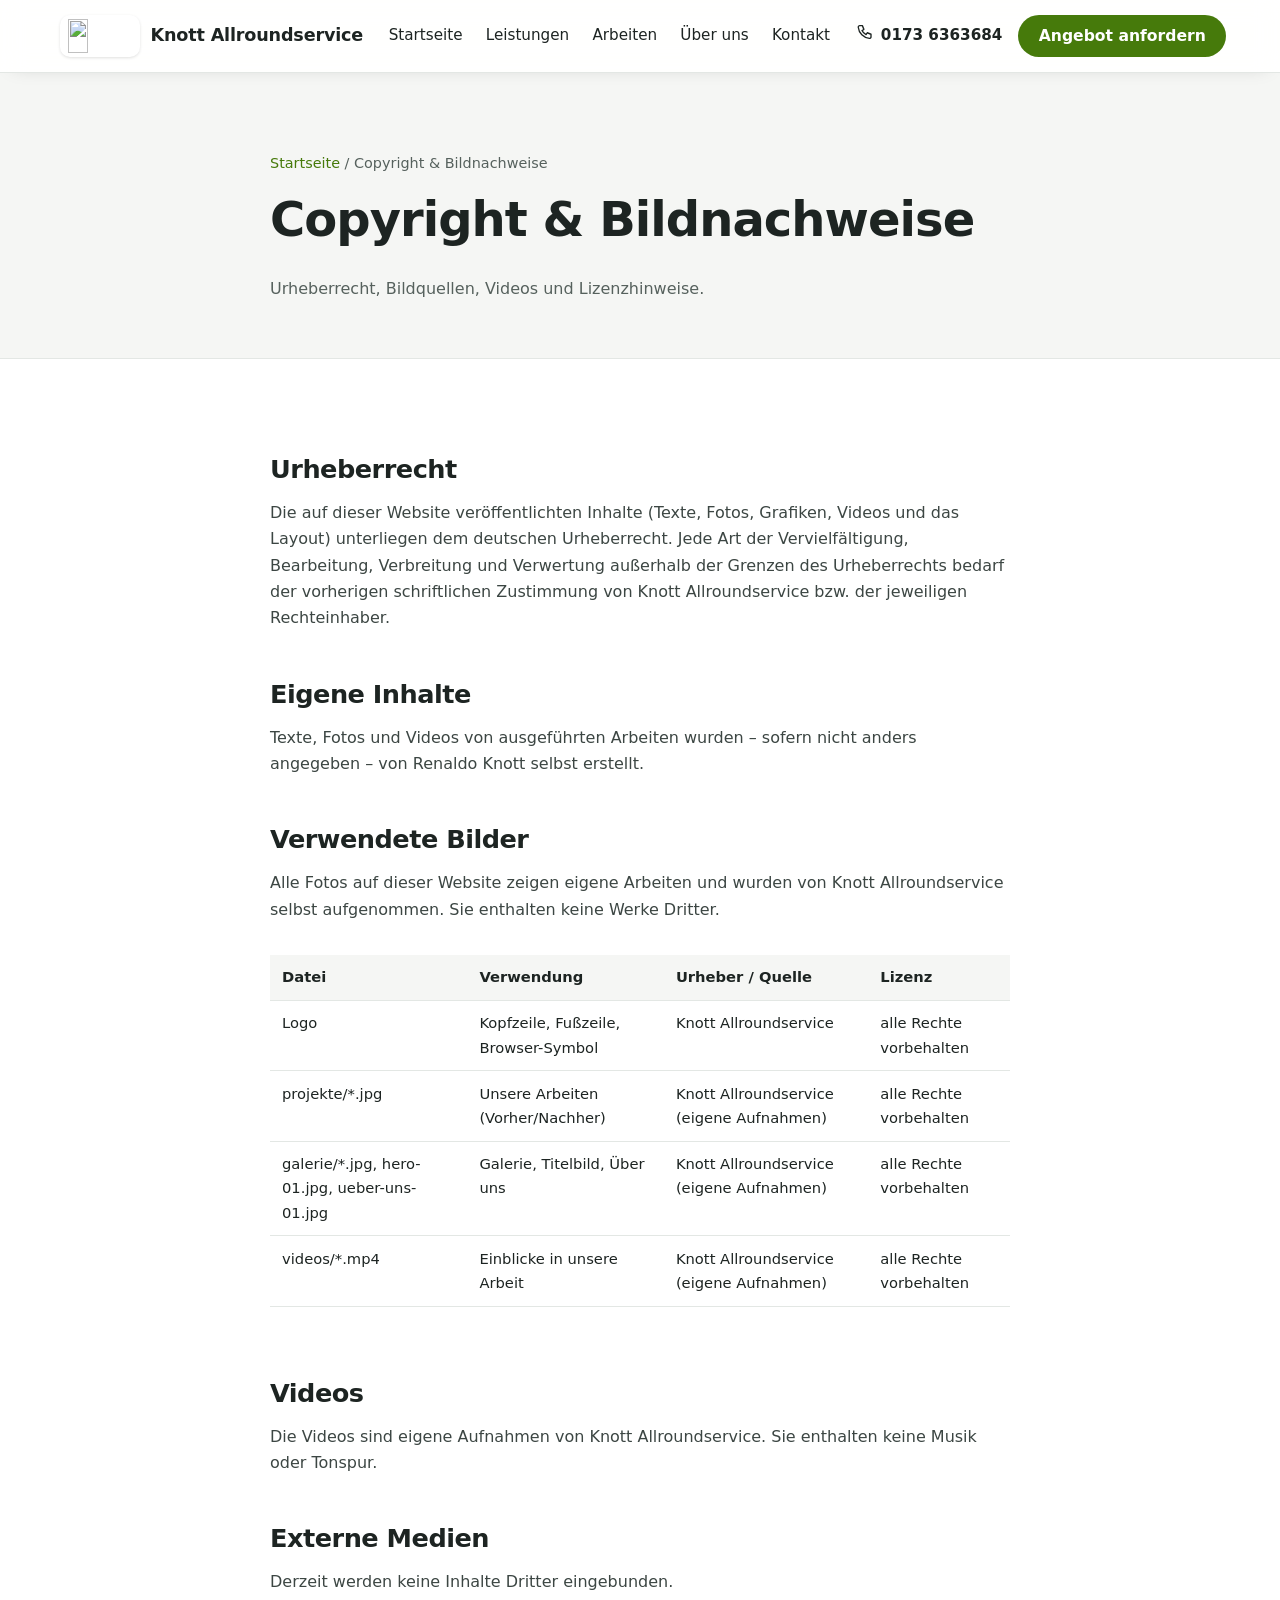
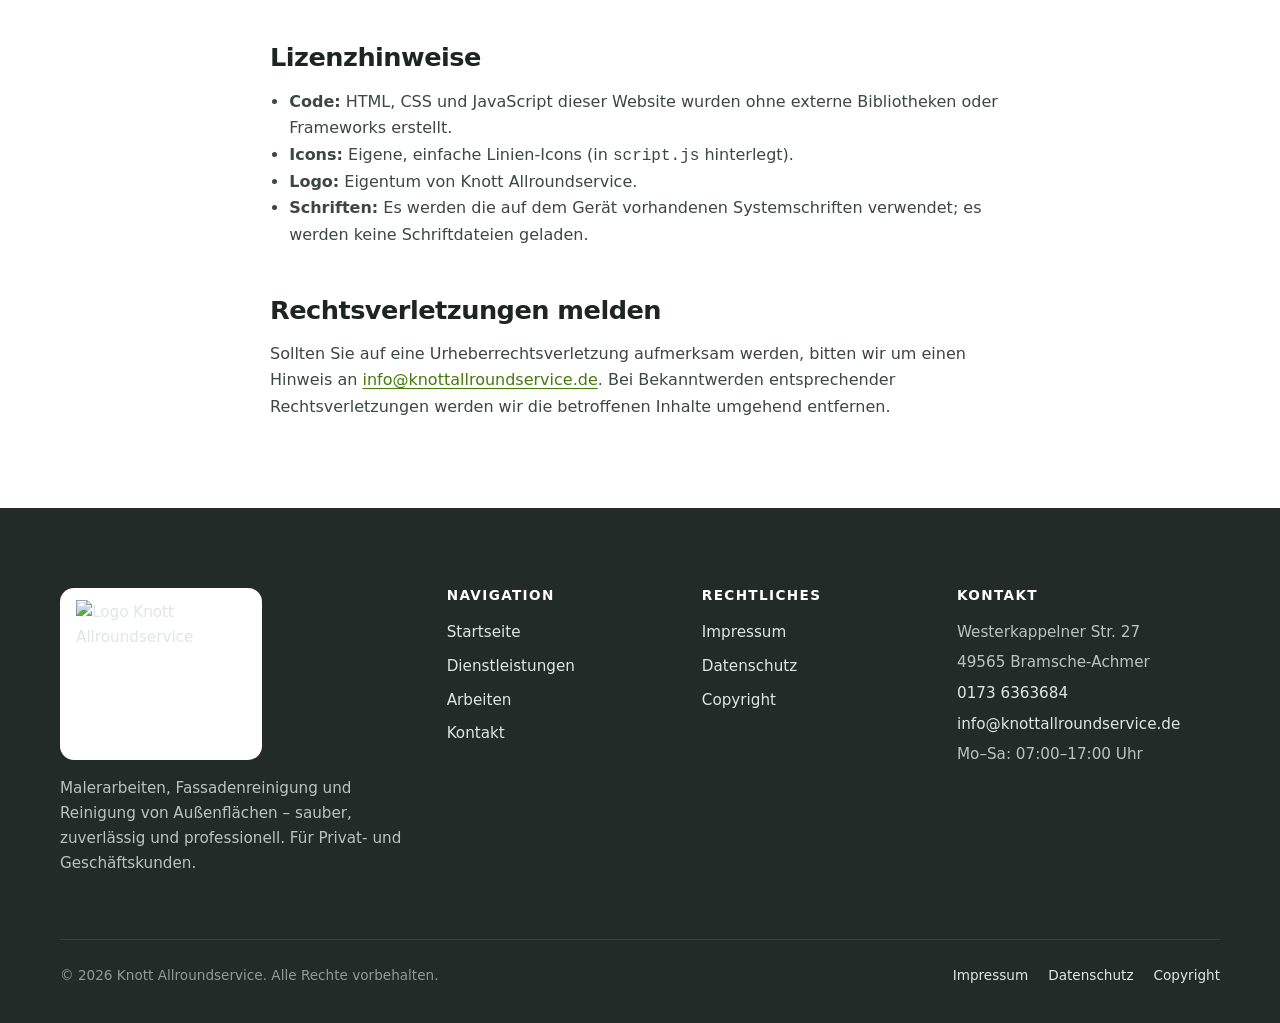
==== commit 615b411b: "Add files via upload" ====
--- a/copyright.html
+++ b/copyright.html
@@ -4,15 +4,13 @@
   <meta charset="utf-8">
   <meta name="viewport" content="width=device-width, initial-scale=1">
 
-  <!-- ===== SEO: Titel & Beschreibung (DEMO-Werte – später anpassen) ===== -->
-  <title>Copyright &amp; Bildnachweise | Muster &amp; Service (Demo)</title>
-  <meta name="description" content="Copyright, Bildnachweise und Lizenzhinweise von Muster &amp; Service – Demo-Vorlage.">
-  <!-- DEMO-SEITE: verhindert die Aufnahme bei Google. VOR DEM LIVEGANG diese Zeile entfernen! -->
-  <meta name="robots" content="noindex, nofollow">
-  <!-- Später durch die echte Domain ersetzen -->
-  <link rel="canonical" href="https://www.example.com/copyright.html">
-  <meta name="theme-color" content="#2f6b4f">
-  <link rel="icon" href="assets/icons/favicon.svg" type="image/svg+xml">
+  <!-- ===== SEO: Titel & Beschreibung ===== -->
+  <title>Copyright &amp; Bildnachweise | Knott Allroundservice</title>
+  <meta name="description" content="Copyright, Bildnachweise und Lizenzhinweise von Knott Allroundservice.">
+    <link rel="canonical" href="https://knottallroundservice.de/copyright.html">
+  <meta name="theme-color" content="#467a0b">
+  <link rel="icon" href="assets/icons/favicon-64.png" type="image/png">
+  <link rel="apple-touch-icon" href="assets/icons/apple-touch-icon.png">
 
   <link rel="stylesheet" href="style.css">
   <!-- Markiert, dass JavaScript aktiv ist (für Einblend-Animationen) -->
@@ -25,8 +23,8 @@
   <header class="site-header site-header--solid">
     <div class="container header-inner">
       <a class="brand" href="index.html" aria-label="Zur Startseite">
-        <span class="brand-mark" aria-hidden="true"><span data-icon="logo"></span></span>
-        <span class="brand-name" data-bind="companyName">Muster &amp; Service</span>
+        <span class="brand-mark" aria-hidden="true"><img src="assets/images/logo-icon-88.png" alt="" width="83" height="44"></span>
+        <span class="brand-name" data-bind="companyName">Knott Allroundservice</span>
       </a>
 
       <button class="nav-toggle" type="button" aria-expanded="false" aria-controls="main-nav" aria-label="Menü öffnen">
@@ -41,10 +39,11 @@
           <li><a class="nav-link" href="index.html#ueber-uns">Über uns</a></li>
           <li><a class="nav-link" href="index.html#kontakt">Kontakt</a></li>
         </ul>
-        <a class="btn btn--primary nav-cta" href="index.html#kontakt">Angebot anfragen</a>
+        <a class="header-phone" href="tel:01736363684" data-href="tel"><span data-icon="phone"></span><span data-bind="phone">0173 6363684</span></a>
+        <a class="btn btn--primary nav-cta" href="index.html#kontakt">Angebot anfordern</a>
         <div class="nav-contact-mobile">
-          <p>Rufen Sie uns an:<br><a href="tel:01234567890" data-href="tel" data-bind="phone">01234 567890</a></p>
-          <p><span data-bind="openingHours">Mo–Fr: 08:00–18:00 Uhr</span></p>
+          <p>Rufen Sie uns an:<br><a href="tel:01736363684" data-href="tel" data-bind="phone">0173 6363684</a></p>
+          <p><span data-bind="openingHours">Mo–Sa: 07:00–17:00 Uhr</span></p>
         </div>
       </nav>
     </div>
@@ -55,56 +54,50 @@
       <div class="container">
         <nav class="breadcrumb" aria-label="Brotkrumen-Navigation"><a href="index.html">Startseite</a> / <span aria-current="page">Copyright &amp; Bildnachweise</span></nav>
         <h1>Copyright &amp; Bildnachweise</h1>
-        <p>Urheberrecht, Bildquellen, Videos und Lizenzhinweise – Demo-Vorlage.</p>
+        <p>Urheberrecht, Bildquellen, Videos und Lizenzhinweise.</p>
       </div>
     </section>
 
     <div class="legal">
       <div class="container legal-content">
-        <div class="demo-note" role="note">
-          <span data-icon="info"></span>
-          <p><strong>Demo-Vorlage:</strong> Diese Seite enthält Platzhalter. Bitte vor der Veröffentlichung alle markierten Angaben ergänzen.</p>
-        </div>
 
         <h2>Urheberrecht</h2>
-        <p>Die auf dieser Website veröffentlichten Inhalte (Texte, Fotos, Grafiken, Videos und das Layout) unterliegen dem deutschen Urheberrecht. Jede Art der Vervielfältigung, Bearbeitung, Verbreitung und Verwertung außerhalb der Grenzen des Urheberrechts bedarf der vorherigen schriftlichen Zustimmung von <span class="ph">[UNTERNEHMENSNAME]</span> bzw. der jeweiligen Rechteinhaber.</p>
+        <p>Die auf dieser Website veröffentlichten Inhalte (Texte, Fotos, Grafiken, Videos und das Layout) unterliegen dem deutschen Urheberrecht. Jede Art der Vervielfältigung, Bearbeitung, Verbreitung und Verwertung außerhalb der Grenzen des Urheberrechts bedarf der vorherigen schriftlichen Zustimmung von Knott Allroundservice bzw. der jeweiligen Rechteinhaber.</p>
 
         <h2>Eigene Inhalte</h2>
-        <p>Texte, Fotos und Videos von ausgeführten Arbeiten wurden – sofern nicht anders angegeben – von <span class="ph">[UNTERNEHMENSNAME / NAME DER PERSON]</span> selbst erstellt.</p>
-        <p><em>Hinweis für die Vorlage: Bei Fotos, auf denen Personen (z. B. Mitarbeitende, Kunden) oder fremde Grundstücke erkennbar sind, vorher die Einwilligung der Betroffenen einholen und dokumentieren.</em></p>
+        <p>Texte, Fotos und Videos von ausgeführten Arbeiten wurden – sofern nicht anders angegeben – von Renaldo Knott selbst erstellt.</p>
 
         <h2>Verwendete Bilder</h2>
-        <p>Die aktuell eingebundenen Bilder sind <strong>neutrale Platzhalter</strong>, die eigens für diese Demo erzeugt wurden. Sie enthalten keine Werke Dritter. Beim Austausch gegen echte Bilder diese Tabelle bitte aktualisieren:</p>
+        <p>Alle Fotos auf dieser Website zeigen eigene Arbeiten und wurden von Knott Allroundservice selbst aufgenommen. Sie enthalten keine Werke Dritter.</p>
         <div class="table-wrap">
           <table class="license-table">
             <caption class="visually-hidden">Übersicht der verwendeten Bilder</caption>
             <thead><tr><th scope="col">Datei</th><th scope="col">Verwendung</th><th scope="col">Urheber / Quelle</th><th scope="col">Lizenz</th></tr></thead>
             <tbody>
-              <tr><td>hero-01.jpg</td><td>Startseite – Hero</td><td>Platzhalter (selbst generiert)</td><td>frei verwendbar</td></tr>
-              <tr><td>ueber-uns-01.jpg</td><td>Über uns</td><td>Platzhalter (selbst generiert)</td><td>frei verwendbar</td></tr>
-              <tr><td>garten-01.jpg … garten-03.jpg</td><td>Galerie</td><td>Platzhalter (selbst generiert)</td><td>frei verwendbar</td></tr>
-              <tr><td>projekt-01-vorher.jpg / -nachher.jpg</td><td>Unsere Arbeiten</td><td>Platzhalter (selbst generiert)</td><td>frei verwendbar</td></tr>
-              <tr><td><span class="ph">[DATEINAME]</span></td><td><span class="ph">[VERWENDUNG]</span></td><td><span class="ph">[FOTOGRAF/IN / QUELLE]</span></td><td><span class="ph">[LIZENZ, z. B. eigene Aufnahme, Unsplash-Lizenz, CC BY 4.0]</span></td></tr>
+              <tr><td>Logo</td><td>Kopfzeile, Fußzeile, Browser-Symbol</td><td>Knott Allroundservice</td><td>alle Rechte vorbehalten</td></tr>
+              <tr><td>projekte/*.jpg</td><td>Unsere Arbeiten (Vorher/Nachher)</td><td>Knott Allroundservice (eigene Aufnahmen)</td><td>alle Rechte vorbehalten</td></tr>
+              <tr><td>galerie/*.jpg, hero-01.jpg, ueber-uns-01.jpg</td><td>Galerie, Titelbild, Über uns</td><td>Knott Allroundservice (eigene Aufnahmen)</td><td>alle Rechte vorbehalten</td></tr>
+              <tr><td>videos/*.mp4</td><td>Einblicke in unsere Arbeit</td><td>Knott Allroundservice (eigene Aufnahmen)</td><td>alle Rechte vorbehalten</td></tr>
             </tbody>
           </table>
         </div>
 
         <h2>Videos</h2>
-        <p><span class="ph">[Liste der Videos mit Urheber, Aufnahmedatum und ggf. verwendeter Musik inkl. Lizenz (z. B. GEMA-freie Musik, Quelle).]</span></p>
+        <p>Die Videos sind eigene Aufnahmen von Knott Allroundservice. Sie enthalten keine Musik oder Tonspur.</p>
 
         <h2>Externe Medien</h2>
-        <p><span class="ph">[Falls Inhalte Dritter eingebunden werden (z. B. YouTube-Videos, Stockfotos, Karten): Quelle und Rechteinhaber hier nennen.]</span></p>
+        <p>Derzeit werden keine Inhalte Dritter eingebunden.</p>
 
         <h2>Lizenzhinweise</h2>
         <ul>
           <li><strong>Code:</strong> HTML, CSS und JavaScript dieser Website wurden ohne externe Bibliotheken oder Frameworks erstellt.</li>
           <li><strong>Icons:</strong> Eigene, einfache Linien-Icons (in <code>script.js</code> hinterlegt).</li>
+          <li><strong>Logo:</strong> Eigentum von Knott Allroundservice.</li>
           <li><strong>Schriften:</strong> Es werden die auf dem Gerät vorhandenen Systemschriften verwendet; es werden keine Schriftdateien geladen.</li>
-          <li><span class="ph">[Weitere Lizenzen, z. B. für Stockfotos, Musik oder später eingesetzte Bibliotheken]</span></li>
         </ul>
 
         <h2>Rechtsverletzungen melden</h2>
-        <p>Sollten Sie auf eine Urheberrechtsverletzung aufmerksam werden, bitten wir um einen Hinweis an <span class="ph">[E-MAIL]</span>. Bei Bekanntwerden entsprechender Rechtsverletzungen werden wir die betroffenen Inhalte umgehend entfernen.</p>
+        <p>Sollten Sie auf eine Urheberrechtsverletzung aufmerksam werden, bitten wir um einen Hinweis an <a href="mailto:info@knottallroundservice.de">info@knottallroundservice.de</a>. Bei Bekanntwerden entsprechender Rechtsverletzungen werden wir die betroffenen Inhalte umgehend entfernen.</p>
 
       </div>
     </div>
@@ -115,11 +108,8 @@
     <div class="container">
       <div class="footer-grid">
         <div>
-          <a class="brand" href="index.html">
-            <span class="brand-mark" aria-hidden="true"><span data-icon="logo"></span></span>
-            <span class="brand-name" data-bind="companyName">Muster &amp; Service</span>
-          </a>
-          <p data-bind="shortDescription">Ihr Allround-Dienstleister für Haus, Garten, Grundstück und vieles mehr – zuverlässig, flexibel und persönlich.</p>
+          <a class="footer-logo" href="index.html"><img src="assets/images/logo.png" alt="Logo Knott Allroundservice" width="340" height="295" loading="lazy"></a>
+          <p data-bind="shortDescription">Malerarbeiten, Fassadenreinigung und Reinigung von Außenflächen – sauber, zuverlässig und professionell. Für Privat- und Geschäftskunden.</p>
         </div>
 
         <nav aria-label="Footer-Navigation">
@@ -144,17 +134,17 @@
         <div>
           <h3>Kontakt</h3>
           <address class="footer-contact">
-            <span data-bind="street">Musterstraße 12</span>
-            <span data-bind="zipCity">49000 Musterstadt</span>
-            <a href="tel:01234567890" data-href="tel" data-bind="phone">01234 567890</a>
-            <a href="mailto:info@muster-service.de" data-href="mailto" data-bind="email">info@muster-service.de</a>
-            <span data-bind="openingHours">Mo–Fr: 08:00–18:00 Uhr</span>
+            <span data-bind="street">Westerkappelner Str. 27</span>
+            <span data-bind="zipCity">49565 Bramsche-Achmer</span>
+            <a href="tel:01736363684" data-href="tel" data-bind="phone">0173 6363684</a>
+            <a href="mailto:info@knottallroundservice.de" data-href="mailto" data-bind="email">info@knottallroundservice.de</a>
+            <span data-bind="openingHours">Mo–Sa: 07:00–17:00 Uhr</span>
           </address>
         </div>
       </div>
 
       <div class="footer-bottom">
-        <p>© <span data-bind="year">2026</span> <span data-bind="companyName">Muster &amp; Service</span>. Alle Rechte vorbehalten.</p>
+        <p>© <span data-bind="year">2026</span> <span data-bind="companyName">Knott Allroundservice</span>. Alle Rechte vorbehalten.</p>
         <ul>
           <li><a href="impressum.html">Impressum</a></li>
           <li><a href="datenschutz.html">Datenschutz</a></li>
--- a/style.css
+++ b/style.css
@@ -32,9 +32,11 @@
   --color-border: #e3e7e4;
   --color-dark: #232b29;           /* Anthrazit (Footer, Akzentflächen) */
   --color-dark-soft: #2f3936;
-  --color-accent: #2f6b4f;         /* Akzentfarbe Grün – Buttons, Links */
-  --color-accent-hover: #245840;
-  --color-accent-soft: #e8f1ec;
+  --color-accent: #467a0b;         /* Grün aus dem Logo, abgedunkelt für gut lesbare Buttons */         /* Akzentfarbe Grün – Buttons, Links */
+  --color-accent-hover: #3a650a;
+  --color-accent-soft: #eef5e4;
+  --color-brand: #5c9c08;          /* Original-Logogrün (nur für Deko) */
+  --color-brand-light: #a3d65c;    /* helles Logogrün auf dunklem Grund */
   --color-on-accent: #ffffff;
   --color-danger: #b42318;
   --color-success: #1f7a4d;
@@ -90,7 +92,8 @@
   color: var(--color-text);
 }
 h1 { font-size: clamp(2.2rem, 6vw, 4rem); }
-h1, h2, h3 { overflow-wrap: break-word; hyphens: auto; }  /* lange deutsche Wörter umbrechen */
+h1, h2, h3 { overflow-wrap: break-word; hyphens: manual; }  /* nur im Notfall umbrechen */
+.page-hero h1 { hyphens: auto; }  /* z. B. "Datenschutzerklärung" auf schmalen Handys */
 .page-hero h1 { font-size: clamp(1.9rem, 5vw, 3rem); }
 h2 { font-size: clamp(1.75rem, 3.6vw, 2.6rem); }
 h3 { font-size: 1.2rem; letter-spacing: -0.01em; }
@@ -167,7 +170,7 @@
   background: currentColor;
   border-radius: 2px;
 }
-.section--dark .eyebrow { color: #8fc4a8; }
+.section--dark .eyebrow { color: var(--color-brand-light); }
 
 /* Buttons */
 .btn {
@@ -191,7 +194,7 @@
 .btn:active { transform: translateY(1px); }
 
 .btn--primary { background: var(--color-accent); color: var(--color-on-accent); }
-.btn--primary:hover { background: var(--color-accent-hover); color: var(--color-on-accent); box-shadow: 0 8px 20px -8px rgba(47, 107, 79, .6); }
+.btn--primary:hover { background: var(--color-accent-hover); color: var(--color-on-accent); box-shadow: 0 8px 20px -8px rgba(70, 122, 11, .55); }
 
 .btn--outline { border-color: var(--color-border); color: var(--color-text); background: transparent; }
 .btn--outline:hover { border-color: var(--color-text); color: var(--color-text); }
@@ -202,8 +205,8 @@
 .btn--ghost-light { border-color: rgba(255,255,255,.45); color: #fff; background: rgba(255,255,255,.04); }
 .btn--ghost-light:hover { border-color: #fff; background: rgba(255,255,255,.12); color: #fff; }
 
-.btn--whatsapp { background: #1f7a4d; color: #fff; }
-.btn--whatsapp:hover { background: #18633e; color: #fff; }
+.btn--whatsapp { background: var(--color-accent); color: #fff; }
+.btn--whatsapp:hover { background: var(--color-accent-hover); color: #fff; }
 
 .btn--block { width: 100%; }
 
@@ -214,7 +217,8 @@
   position: fixed;
   inset: 0 0 auto 0;
   z-index: 100;
-  height: var(--header-h);
+  height: calc(var(--header-h) + env(safe-area-inset-top, 0px));
+  padding-top: env(safe-area-inset-top, 0px);   /* Platz für die Statusleiste auf Smartphones */
   transition: background-color .3s var(--ease), box-shadow .3s var(--ease), height .3s var(--ease);
 }
 /* Startseite: Header liegt transparent über dem Hero */
@@ -427,7 +431,7 @@
     linear-gradient(180deg, rgba(18,24,22,.55) 0%, rgba(18,24,22,.35) 35%, rgba(18,24,22,.82) 100%);
 }
 .hero-content { max-width: 760px; }
-.hero .eyebrow { color: #b8e0c9; }
+.hero .eyebrow { color: var(--color-brand-light); }
 .hero h1 { color: #fff; margin-bottom: 1.1rem; }
 .hero-lead {
   max-width: 620px;
@@ -447,7 +451,7 @@
   color: rgba(255,255,255,.85);
 }
 .hero-facts li { display: inline-flex; align-items: center; gap: .5rem; }
-.hero-facts svg { width: 18px; height: 18px; color: #8fd0ad; }
+.hero-facts svg { width: 18px; height: 18px; color: var(--color-brand-light); }
 
 @keyframes heroZoom { to { transform: scale(1); } }
 
@@ -557,8 +561,8 @@
 }
 .service-card--cta h3 { color: #fff; }
 .service-card--cta p { color: #b9c4c0; }
-.service-card--cta .service-icon { background: rgba(255,255,255,.1); color: #9fd5b8; }
-.service-card--cta .card-link { color: #9fd5b8; }
+.service-card--cta .service-icon { background: rgba(255,255,255,.1); color: var(--color-brand-light); }
+.service-card--cta .card-link { color: var(--color-brand-light); }
 
 /* ---------- 8. Arbeiten / Projekte ---------- */
 .filter-bar {
@@ -918,7 +922,7 @@
   width: 40px; height: 40px;
   border-radius: 10px;
   background: rgba(255,255,255,.08);
-  color: #9fd5b8;
+  color: var(--color-brand-light);
 }
 .contact-list .ci svg { width: 20px; height: 20px; }
 .contact-list small { display: block; color: #9aa7a2; font-size: .8rem; text-transform: uppercase; letter-spacing: .08em; }
@@ -966,7 +970,7 @@
 .form-field textarea:focus {
   outline: none;
   border-color: var(--color-accent);
-  box-shadow: 0 0 0 4px rgba(47,107,79,.15);
+  box-shadow: 0 0 0 4px rgba(70,122,11,.18);
 }
 .form-field.has-error input,
 .form-field.has-error select,
@@ -996,7 +1000,7 @@
   padding: 1rem 1.15rem;
   border-radius: 12px;
   background: var(--color-accent-soft);
-  color: #174a33;
+  color: #2f5208;
 }
 .form-status.is-visible { display: flex; animation: lbIn .3s var(--ease); }
 .form-status svg { width: 22px; height: 22px; flex-shrink: 0; margin-top: 2px; }
@@ -1145,3 +1149,118 @@
   .page-hero { padding-top: 1rem; }
 }
 .contact-person { margin: 0; color: #b9c4c0; }
+
+/* ---------- Ergänzungen: Leistungen mit Einzelpunkten ---------- */
+/* Raster für Leistungskarten mit Listen: max. 2 Spalten, damit die Listen gut lesbar bleiben */
+@media (min-width: 760px)  { .services-grid--detailed { grid-template-columns: repeat(2, 1fr); gap: 1.25rem; } }
+@media (min-width: 1024px) { .services-grid--detailed { grid-template-columns: repeat(2, 1fr); } }
+.services-grid--detailed .service-card { padding: clamp(1.5rem, 3vw, 2.25rem); }
+.services-grid--detailed .service-card > p { flex-grow: 0; }
+
+.service-items {
+  list-style: none;
+  margin: 0 0 1.5rem;
+  padding: 1.1rem 0 0;
+  border-top: 1px solid var(--color-border);
+  display: grid;
+  gap: .5rem 1.25rem;
+  flex-grow: 1;
+  align-content: start;
+}
+@media (min-width: 560px) { .service-items { grid-template-columns: repeat(2, minmax(0, 1fr)); } }
+.service-items li { display: flex; gap: .55rem; align-items: flex-start; font-size: .95rem; line-height: 1.45; }
+.service-items svg { width: 18px; height: 18px; flex-shrink: 0; margin-top: 1px; color: var(--color-accent); }
+.service-card--cta .service-items { border-color: rgba(255,255,255,.12); }
+.service-card--cta .service-items li { color: #dfe6e3; }
+.service-card--cta .service-items svg { color: var(--color-brand-light); }
+
+/* Telefonnummer in der Desktop-Navigation (telefonische Erreichbarkeit) */
+.header-phone { display: none; }
+@media (min-width: 1140px) {
+  .header-phone {
+    display: inline-flex;
+    align-items: center;
+    gap: .45rem;
+    font-weight: 600;
+    font-size: .95rem;
+    text-decoration: none;
+    white-space: nowrap;
+    color: inherit;
+  }
+  .header-phone svg { width: 18px; height: 18px; }
+  .site-header--transparent:not(.is-scrolled) .header-phone { color: #fff; }
+  .site-header.is-scrolled .header-phone,
+  .site-header--solid .header-phone { color: var(--color-text); }
+  .header-phone:hover { text-decoration: underline; }
+}
+
+/* Optionale Checkbox "Besichtigung gewünscht" */
+.checkbox--soft { color: var(--color-text); }
+/* Checkbox-Labels im Formular: Kästchen und Text nebeneinander */
+.form-field .checkbox { display: flex; margin: 0; font-weight: 400; font-size: .92rem; }
+.form-field .checkbox--soft { font-weight: 500; }
+
+/* ---------- Logo ---------- */
+.brand-mark {
+  width: auto;
+  height: 44px;
+  padding: 4px 8px;
+  background: #fff;
+  border-radius: 10px;
+  box-shadow: 0 1px 3px rgba(0,0,0,.12);
+}
+.brand-mark img { height: 100%; width: auto; display: block; }
+.site-header.is-scrolled { --header-h: 66px; }
+.footer-logo {
+  display: inline-block;
+  padding: .75rem 1rem;
+  margin-bottom: 1rem;
+  background: #fff;
+  border-radius: var(--radius);
+}
+.footer-logo img { width: 170px; height: auto; display: block; }
+@media (max-width: 380px) { .brand-name { font-size: .95rem; } .brand-mark { height: 40px; } }
+
+/* ---------- Vorher/Nachher-Bilder quadratisch ---------- */
+.project-media { aspect-ratio: 1 / 1; }
+
+/* ---------- Hochformat-Videos (vom Handy) ---------- */
+.videos-grid--portrait {
+  display: flex;
+  gap: 1rem;
+  overflow-x: auto;                 /* auf dem Handy seitlich wischen */
+  scroll-snap-type: x mandatory;
+  padding-bottom: .5rem;
+  scrollbar-width: thin;
+}
+.videos-grid--portrait .video-card { flex: 0 0 72%; scroll-snap-align: start; }
+.video-card--portrait .video-frame { aspect-ratio: 9 / 16; }
+@media (min-width: 760px) {
+  .videos-grid--portrait { display: grid; grid-template-columns: repeat(3, minmax(0, 1fr)); overflow: visible; gap: 1.5rem; max-width: 980px; }
+  .videos-grid--portrait .video-card { flex: none; }
+}
+
+/* Header-Feinschliff: Logo-Kachel und Navigation ohne Zeilenumbruch */
+.brand-mark { display: inline-flex; align-items: center; height: auto; padding: 4px 8px; }
+.brand-mark img { height: 34px; width: auto; }
+.main-nav .nav-link, .nav-cta { white-space: nowrap; }
+@media (min-width: 960px) {
+  .brand { flex-shrink: 0; }
+  .main-nav { gap: 1rem; }
+  .main-nav .nav-link { padding-inline: .6rem; }
+  .main-nav .nav-link::after { left: .6rem; right: .6rem; }
+}
+@media (min-width: 960px) and (max-width: 1099px) { .brand-name { display: none; } }
+.header-phone { display: none !important; }
+@media (min-width: 1280px) { .header-phone { display: inline-flex !important; } }
+
+/* Hero-Überschrift: Leistung statt Firmenname, daher etwas kleiner */
+.hero h1 { font-size: clamp(2rem, 5.2vw, 3.6rem); max-width: 16ch; text-wrap: balance; }
+
+/* Unterseiten: Kopfbereich bündig mit dem Textblock */
+.page-hero .container { max-width: 780px; }
+.legal-content { margin-inline: auto; }
+
+/* Fehlermeldung beim Formularversand */
+.form-status--error { background: #fdecea; color: #7a1d14; }
+.form-status--error a { color: #7a1d14; font-weight: 600; }
